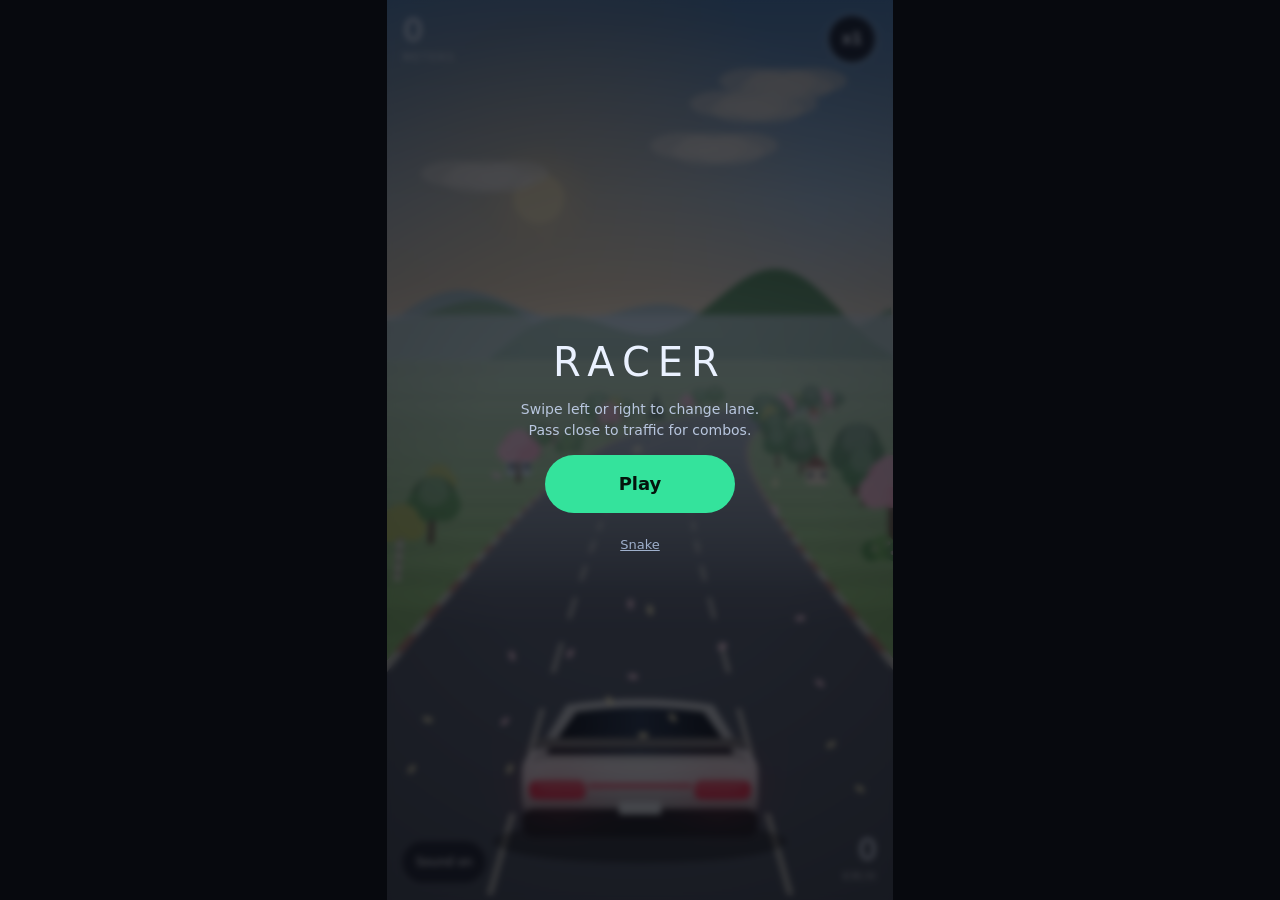
==== racer/index.html @ ac087655 "Merge 4fd8956a0ec9fb1ab3597340c18c66ebfbee4bcf into 917a0877e7e5c415dbd8ef7ed17d3e89154e1ebf" ====
<!doctype html>
<html lang="en">
<head>
  <meta charset="utf-8">
  <meta name="viewport" content="width=device-width, initial-scale=1, viewport-fit=cover, user-scalable=no">
  <title>Racer | Classic Games</title>
  <meta name="description" content="Racer, an early playable prototype of a Classic Games road game.">
  <link rel="stylesheet" href="racer.css">
  <script src="../src/sfx.js" defer></script>
  <script src="racer.js" defer></script>
</head>
<body>
  <main class="stage" id="stage">
    <canvas id="c" aria-label="Racer road view. Swipe left or right, or use the arrow keys, to change lane."></canvas>
    <div class="hud" id="hud">
      <div class="dist"><b id="dist">0</b><small>meters</small></div>
      <div class="ring" id="ring" style="--p:0%"><i id="combo">x1</i></div>
      <div class="chapter" id="chapter"><small id="ch-num"></small><b id="ch-name"></b></div>
      <div class="near" id="near"></div>
      <div class="spd"><b id="spd">0</b><small>km/h</small></div>
      <button class="mute" id="mute" type="button" aria-pressed="false" aria-label="Sound">Sound on</button>
    </div>
    <div class="overlay" id="ov">
      <p class="ov-title" id="ov-title">Racer</p>
      <p class="ov-sub" id="ov-sub">Swipe left or right to change lane. Pass close to traffic for combos.</p>
      <button class="big" id="play" type="button">Play</button>
      <a class="back" href="../index.html">Snake</a>
    </div>
  </main>
</body>
</html>
---- racer/racer.css ----
:root { color-scheme: dark; }
* { box-sizing: border-box; }
html, body { margin: 0; height: 100%; background: #07090e; color: #eaf1ff; font-family: system-ui, -apple-system, "Segoe UI", Roboto, sans-serif; overscroll-behavior: none; }
.stage { position: relative; height: 100vh; height: 100dvh; max-width: calc(100dvh * 0.5625); margin: 0 auto; overflow: hidden; touch-action: none; user-select: none; -webkit-user-select: none; background: #000; }
canvas { position: absolute; inset: 0; width: 100%; height: 100%; display: block; }
.hud { position: absolute; inset: 0; pointer-events: none; }
.dist { position: absolute; left: 16px; top: calc(14px + env(safe-area-inset-top)); }
.dist b { font-size: 32px; font-weight: 300; letter-spacing: 1px; display: block; line-height: 1; }
.dist small, .spd small { font-size: 10px; letter-spacing: 2px; color: #ffffffb0; text-transform: uppercase; }
.ring { position: absolute; right: 14px; top: calc(12px + env(safe-area-inset-top)); width: 54px; height: 54px; border-radius: 50%; display: grid; place-items: center; background: conic-gradient(#ffd166 var(--p), #ffffff22 0); }
.ring i { position: absolute; inset: 4px; border-radius: 50%; background: #0a0d18cc; display: grid; place-items: center; font-style: normal; font-weight: 800; font-size: 15px; }
.chapter { position: absolute; left: 0; right: 0; top: 22%; text-align: center; opacity: 0; transition: opacity .6s; text-shadow: 0 2px 12px #000a; }
.chapter.show { opacity: 1; }
.chapter small { font-size: 11px; letter-spacing: 5px; text-transform: uppercase; color: #ffffffcc; }
.chapter b { display: block; font-size: 26px; font-weight: 200; letter-spacing: 6px; text-transform: uppercase; margin-top: 4px; }
.near { position: absolute; left: 0; right: 0; top: 44%; text-align: center; font-size: 22px; font-weight: 300; letter-spacing: 6px; color: #ffd166; text-shadow: 0 0 14px #ffb347; opacity: 0; transition: opacity .25s; }
.near.show { opacity: 1; }
.spd { position: absolute; right: 16px; bottom: calc(16px + env(safe-area-inset-bottom)); text-align: right; }
.spd b { font-size: 30px; font-weight: 300; display: block; line-height: 1; }
.mute { position: absolute; left: 14px; bottom: calc(16px + env(safe-area-inset-bottom)); pointer-events: auto; min-height: 44px; padding: 0 14px; border-radius: 999px; border: 1px solid #ffffff40; background: #0a0d1899; color: #fff; font: inherit; font-size: 12px; backdrop-filter: blur(8px); }
.overlay { position: absolute; inset: 0; display: grid; place-content: center; justify-items: center; gap: 14px; text-align: center; padding: 24px; background: #05070cb0; backdrop-filter: blur(3px); }
.overlay[hidden] { display: none; }
.ov-title { margin: 0; font-size: 40px; font-weight: 200; letter-spacing: 8px; text-transform: uppercase; }
.ov-sub { margin: 0; max-width: 28ch; color: #b8c6de; font-size: 14px; line-height: 1.5; }
.big { min-width: 190px; min-height: 58px; border: 0; border-radius: 999px; background: #34e39c; color: #04140c; font: inherit; font-weight: 800; font-size: 18px; cursor: pointer; touch-action: manipulation; }
.back { color: #9fb0cc; font-size: 13px; padding: 10px; }
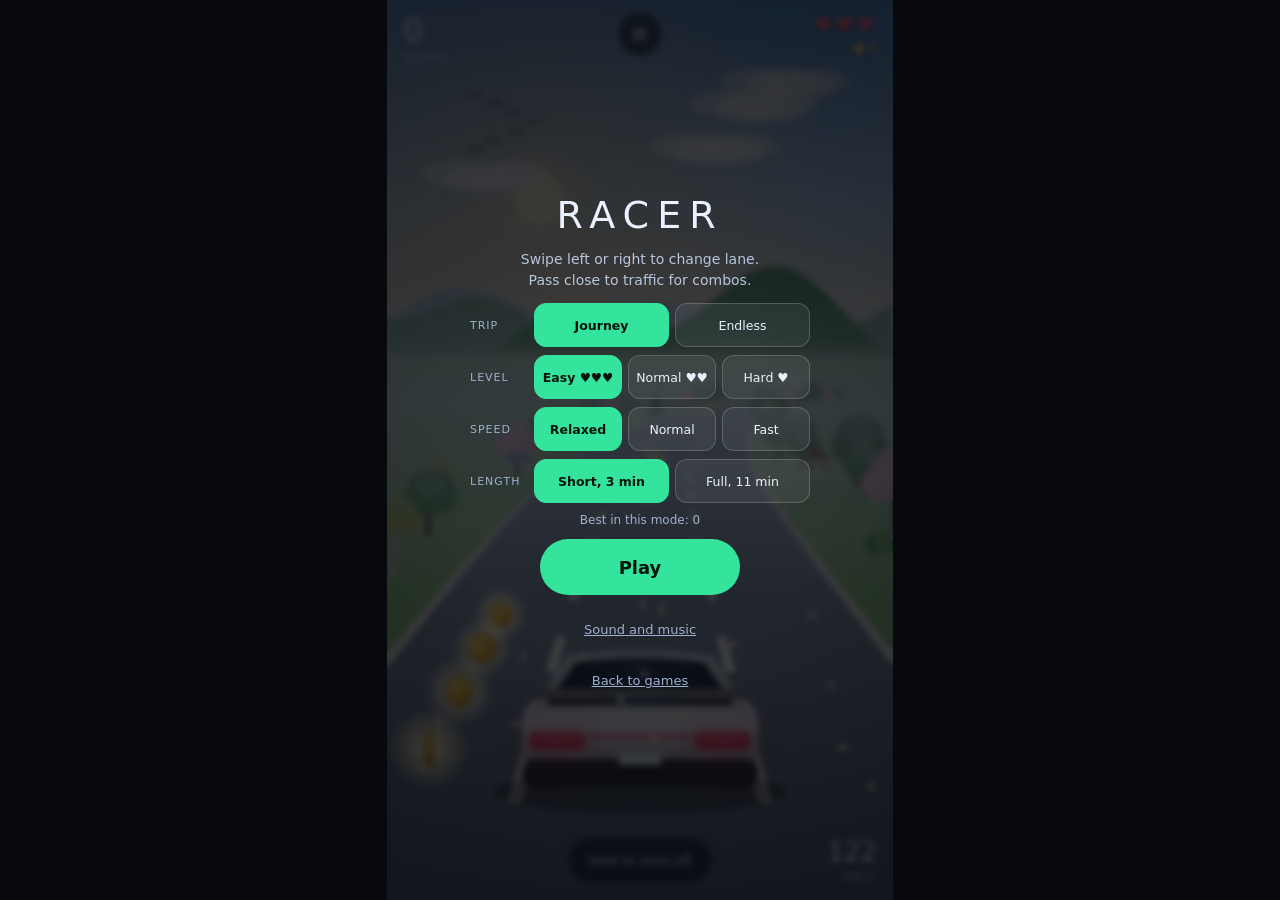
==== commit 1a02dd64: "Copy Racer prototype from Classic Games commit 970fb16" ====
--- a/racer/index.html
+++ b/racer/index.html
@@ -6,25 +6,59 @@
   <title>Racer | Classic Games</title>
   <meta name="description" content="Racer, an early playable prototype of a Classic Games road game.">
   <link rel="stylesheet" href="racer.css">
-  <script src="../src/sfx.js" defer></script>
+  <script src="audio.js" defer></script>
   <script src="racer.js" defer></script>
 </head>
 <body>
   <main class="stage" id="stage">
     <canvas id="c" aria-label="Racer road view. Swipe left or right, or use the arrow keys, to change lane."></canvas>
+
     <div class="hud" id="hud">
-      <div class="dist"><b id="dist">0</b><small>meters</small></div>
-      <div class="ring" id="ring" style="--p:0%"><i id="combo">x1</i></div>
+      <div class="score"><b id="dist">0</b><small>score</small></div>
+      <button class="pausebtn" id="pause" type="button" aria-label="Pause">II</button>
+      <div class="lv"><span id="hearts" aria-label="Lives"></span><span id="coinc">&#9679; 0</span></div>
+      <div class="trip" id="trip" hidden><div class="bar"><u id="trip-fill"></u></div><div class="dots" id="trip-dots"></div></div>
       <div class="chapter" id="chapter"><small id="ch-num"></small><b id="ch-name"></b></div>
-      <div class="near" id="near"></div>
+      <div class="near" id="near" aria-live="polite"></div>
+      <button class="brake" id="brake" type="button" aria-pressed="false">Hold to ease off</button>
       <div class="spd"><b id="spd">0</b><small>km/h</small></div>
-      <button class="mute" id="mute" type="button" aria-pressed="false" aria-label="Sound">Sound on</button>
     </div>
-    <div class="overlay" id="ov">
+
+    <div class="overlay" id="ov" data-kind="menu">
       <p class="ov-title" id="ov-title">Racer</p>
-      <p class="ov-sub" id="ov-sub">Swipe left or right to change lane. Pass close to traffic for combos.</p>
+      <p class="ov-sub" id="ov-sub"></p>
+      <div class="stats" id="ov-stats" hidden></div>
+      <div class="opts" id="opts">
+        <div class="opt" data-opt="mode" role="group" aria-label="Mode"><span>Trip</span><button type="button" data-val="journey">Journey</button><button type="button" data-val="endless">Endless</button></div>
+        <div class="opt" data-opt="difficulty" role="group" aria-label="Difficulty"><span>Level</span><button type="button" data-val="easy">Easy &#9829;&#9829;&#9829;</button><button type="button" data-val="normal">Normal &#9829;&#9829;</button><button type="button" data-val="hard">Hard &#9829;</button></div>
+        <div class="opt" data-opt="speed" role="group" aria-label="Speed"><span>Speed</span><button type="button" data-val="relaxed">Relaxed</button><button type="button" data-val="normal">Normal</button><button type="button" data-val="fast">Fast</button></div>
+        <div class="opt" data-opt="length" id="opt-length" role="group" aria-label="Journey length"><span>Length</span><button type="button" data-val="demo">Short, 3 min</button><button type="button" data-val="full">Full, 11 min</button></div>
+        <p class="best" id="best-line"></p>
+      </div>
       <button class="big" id="play" type="button">Play</button>
-      <a class="back" href="../index.html">Snake</a>
+      <button class="big alt" id="cont" type="button" hidden>Continue</button>
+      <button class="link" id="sound-btn" type="button">Sound and music</button>
+      <button class="link" id="menu-btn" type="button" hidden>Trip options</button>
+      <a class="link" href="../">Back to games</a>
+    </div>
+
+    <div class="sheet" id="ps" hidden role="dialog" aria-label="Paused">
+      <div class="grab"></div><h2>Paused</h2>
+      <div class="row"><button class="b p" id="ps-resume" type="button">Resume</button><button class="b" id="ps-restart" type="button">Restart</button></div>
+      <div class="row"><button class="b" id="ps-sound" type="button">Sound and music</button><a class="b" href="../">Quit to games</a></div>
+    </div>
+
+    <div class="sheet" id="ss" hidden role="dialog" aria-label="Sound and music">
+      <div class="grab"></div><h2>Sound and music</h2>
+      <div class="opt" data-opt="music" role="group" aria-label="Music"><span>Music</span><button type="button" data-val="on">On</button><button type="button" data-val="off">Off</button></div>
+      <div class="opt" data-opt="sfx" role="group" aria-label="Effects"><span>Effects</span><button type="button" data-val="on">On</button><button type="button" data-val="off">Off</button></div>
+      <div class="opt wrap" data-opt="style" role="group" aria-label="Music style"><span>Style</span><button type="button" data-val="auto">Auto</button><button type="button" data-val="cinematic">Cinematic</button><button type="button" data-val="piano">Piano</button><button type="button" data-val="electronic">Electronic</button><button type="button" data-val="acoustic">Acoustic</button></div>
+      <label class="rng">Music volume<input id="vol-music" type="range" min="0" max="100" step="1"></label>
+      <label class="rng">Effects volume<input id="vol-fx" type="range" min="0" max="100" step="1"></label>
+      <label class="rng">Bass<input id="vol-bass" type="range" min="0" max="100" step="1"></label>
+      <div class="opt" data-opt="calm" role="group" aria-label="Calm mode"><span>Calm</span><button type="button" data-val="on">On</button><button type="button" data-val="off">Off</button></div>
+      <p class="note">Calm mode is quieter, softer on the top end and has no sudden hits. The sound switch in the games menu turns all sound off.</p>
+      <div class="row"><button class="b p" id="ss-close" type="button">Done</button></div>
     </div>
   </main>
 </body>
--- a/racer/racer.css
+++ b/racer/racer.css
@@ -1,14 +1,20 @@
-:root { color-scheme: dark; }
+:root { color-scheme: dark; --accent: #34e39c; --accent-ink: #04140c; }
 * { box-sizing: border-box; }
 html, body { margin: 0; height: 100%; background: #07090e; color: #eaf1ff; font-family: system-ui, -apple-system, "Segoe UI", Roboto, sans-serif; overscroll-behavior: none; }
 .stage { position: relative; height: 100vh; height: 100dvh; max-width: calc(100dvh * 0.5625); margin: 0 auto; overflow: hidden; touch-action: none; user-select: none; -webkit-user-select: none; background: #000; }
 canvas { position: absolute; inset: 0; width: 100%; height: 100%; display: block; }
 .hud { position: absolute; inset: 0; pointer-events: none; }
-.dist { position: absolute; left: 16px; top: calc(14px + env(safe-area-inset-top)); }
-.dist b { font-size: 32px; font-weight: 300; letter-spacing: 1px; display: block; line-height: 1; }
-.dist small, .spd small { font-size: 10px; letter-spacing: 2px; color: #ffffffb0; text-transform: uppercase; }
-.ring { position: absolute; right: 14px; top: calc(12px + env(safe-area-inset-top)); width: 54px; height: 54px; border-radius: 50%; display: grid; place-items: center; background: conic-gradient(#ffd166 var(--p), #ffffff22 0); }
-.ring i { position: absolute; inset: 4px; border-radius: 50%; background: #0a0d18cc; display: grid; place-items: center; font-style: normal; font-weight: 800; font-size: 15px; }
+.score { position: absolute; left: 16px; top: calc(14px + env(safe-area-inset-top)); }
+.score b { font-size: 32px; font-weight: 300; letter-spacing: 1px; display: block; line-height: 1; }
+.score small, .spd small { font-size: 10px; letter-spacing: 2px; color: #ffffffb0; text-transform: uppercase; }
+.lv { position: absolute; right: 16px; top: calc(14px + env(safe-area-inset-top)); text-align: right; }
+.lv #hearts { display: block; font-size: 20px; letter-spacing: 3px; color: #ff5a7a; line-height: 1.1; text-shadow: 0 1px 6px #0008; }
+.lv #coinc { display: block; font-size: 13px; color: #ffd166; margin-top: 4px; text-shadow: 0 1px 6px #0008; }
+.pausebtn { position: absolute; left: 50%; top: calc(12px + env(safe-area-inset-top)); transform: translateX(-50%); pointer-events: auto; width: 44px; height: 44px; border-radius: 50%; border: 1px solid #ffffff40; background: #0a0d1899; color: #fff; font: inherit; font-weight: 800; letter-spacing: 1px; backdrop-filter: blur(8px); }
+.trip { position: absolute; left: 16px; right: 16px; top: calc(74px + env(safe-area-inset-top)); }
+.trip[hidden] { display: none; }
+.trip .bar { height: 4px; border-radius: 2px; background: #ffffff30; position: relative; } .trip .bar u { position: absolute; left: 0; top: 0; bottom: 0; width: 0; border-radius: 2px; background: var(--accent); }
+.trip .dots { position: relative; height: 0; } .trip .dots i { position: absolute; top: -8px; width: 10px; height: 10px; margin-left: -5px; border-radius: 50%; background: #0b1020; border: 2px solid #ffffff80; } .trip .dots i.f { background: #ffd166; border-color: #ffd166; }
 .chapter { position: absolute; left: 0; right: 0; top: 22%; text-align: center; opacity: 0; transition: opacity .6s; text-shadow: 0 2px 12px #000a; }
 .chapter.show { opacity: 1; }
 .chapter small { font-size: 11px; letter-spacing: 5px; text-transform: uppercase; color: #ffffffcc; }
@@ -16,11 +22,36 @@
 .near { position: absolute; left: 0; right: 0; top: 44%; text-align: center; font-size: 22px; font-weight: 300; letter-spacing: 6px; color: #ffd166; text-shadow: 0 0 14px #ffb347; opacity: 0; transition: opacity .25s; }
 .near.show { opacity: 1; }
 .spd { position: absolute; right: 16px; bottom: calc(16px + env(safe-area-inset-bottom)); text-align: right; }
-.spd b { font-size: 30px; font-weight: 300; display: block; line-height: 1; }
-.mute { position: absolute; left: 14px; bottom: calc(16px + env(safe-area-inset-bottom)); pointer-events: auto; min-height: 44px; padding: 0 14px; border-radius: 999px; border: 1px solid #ffffff40; background: #0a0d1899; color: #fff; font: inherit; font-size: 12px; backdrop-filter: blur(8px); }
-.overlay { position: absolute; inset: 0; display: grid; place-content: center; justify-items: center; gap: 14px; text-align: center; padding: 24px; background: #05070cb0; backdrop-filter: blur(3px); }
+.spd b { font-size: 26px; font-weight: 300; display: block; line-height: 1; }
+.brake { position: absolute; left: 50%; bottom: calc(16px + env(safe-area-inset-bottom)); transform: translateX(-50%); pointer-events: auto; min-height: 48px; padding: 0 20px; border-radius: 999px; border: 1px solid #ffffff40; background: #0a0d1899; color: #fff; font: inherit; font-size: 13px; backdrop-filter: blur(8px); touch-action: none; user-select: none; }
+.brake[aria-pressed="true"] { background: var(--accent); color: var(--accent-ink); border-color: var(--accent); }
+.overlay { position: absolute; inset: 0; display: grid; align-content: center; justify-items: center; gap: 12px; text-align: center; padding: 20px 20px calc(20px + env(safe-area-inset-bottom)); background: #05070cc4; backdrop-filter: blur(3px); overflow-y: auto; }
 .overlay[hidden] { display: none; }
-.ov-title { margin: 0; font-size: 40px; font-weight: 200; letter-spacing: 8px; text-transform: uppercase; }
-.ov-sub { margin: 0; max-width: 28ch; color: #b8c6de; font-size: 14px; line-height: 1.5; }
-.big { min-width: 190px; min-height: 58px; border: 0; border-radius: 999px; background: #34e39c; color: #04140c; font: inherit; font-weight: 800; font-size: 18px; cursor: pointer; touch-action: manipulation; }
-.back { color: #9fb0cc; font-size: 13px; padding: 10px; }
+.ov-title { margin: 0; font-size: 38px; font-weight: 200; letter-spacing: 8px; text-transform: uppercase; }
+.ov-sub { margin: 0; max-width: 28ch; color: #b8c6de; font-size: 14px; line-height: 1.5; min-height: 1em; }
+.stats { width: min(300px, 100%); display: grid; gap: 0; }
+.stats[hidden], .opts[hidden], .big[hidden], .link[hidden] { display: none; }
+.stats div { display: flex; justify-content: space-between; padding: 8px 2px; border-bottom: 1px solid #ffffff1c; font-size: 14px; } .stats span { color: #9fb0cc; }
+.opts { display: grid; gap: 8px; width: min(340px, 100%); }
+.opt { display: flex; align-items: center; gap: 6px; }
+.opt.wrap { flex-wrap: wrap; }
+.opt span { width: 58px; text-align: left; font-size: 11px; letter-spacing: 1px; text-transform: uppercase; color: #9fb0cc; }
+.opt button { flex: 1; min-height: 44px; border-radius: 12px; border: 1px solid #ffffff30; background: #ffffff10; color: #eaf1ff; font: inherit; font-size: 12.5px; cursor: pointer; }
+.opt.wrap button { flex: 1 1 28%; }
+.opt[hidden] { display: none; }
+.opt button[aria-pressed="true"] { background: var(--accent); color: var(--accent-ink); border-color: var(--accent); font-weight: 700; }
+.best { margin: 2px 0 0; color: #9fb0cc; font-size: 12px; }
+.big { min-width: 200px; min-height: 56px; border: 0; border-radius: 999px; background: var(--accent); color: var(--accent-ink); font: inherit; font-weight: 800; font-size: 18px; cursor: pointer; touch-action: manipulation; }
+.big.alt { min-height: 48px; background: #ffffff18; color: #fff; border: 1px solid #ffffff40; font-size: 15px; }
+.link { background: none; border: 0; color: #9fb0cc; font: inherit; font-size: 13px; padding: 10px; min-height: 44px; text-decoration: underline; cursor: pointer; }
+.sheet { position: absolute; left: 0; right: 0; bottom: 0; z-index: 5; background: #0f1730f2; border-radius: 26px 26px 0 0; padding: 12px 18px calc(20px + env(safe-area-inset-bottom)); border-top: 1px solid #ffffff22; backdrop-filter: blur(14px); display: grid; gap: 10px; max-height: 88%; overflow-y: auto; }
+.sheet[hidden] { display: none; }
+#ss { z-index: 6; }
+.sheet .grab { width: 44px; height: 5px; border-radius: 3px; background: #ffffff40; margin: 0 auto 4px; }
+.sheet h2 { margin: 0; font-size: 18px; }
+.sheet .row { display: flex; gap: 8px; }
+.b { flex: 1; display: grid; place-items: center; min-height: 48px; padding: 0 8px; border-radius: 14px; background: #182246; border: 1px solid #ffffff22; color: #fff; font: inherit; font-size: 13.5px; font-weight: 600; text-decoration: none; cursor: pointer; }
+.b.p { background: var(--accent); color: var(--accent-ink); border-color: var(--accent); }
+.rng { display: grid; gap: 4px; font-size: 12px; color: #b9c6de; } .rng input { width: 100%; height: 44px; accent-color: #34e39c; }
+.note { margin: 0; font-size: 12px; color: #9fb0cc; line-height: 1.45; }
+button:focus-visible, a:focus-visible, input:focus-visible { outline: 3px solid #7aa7ff; outline-offset: 2px; }
